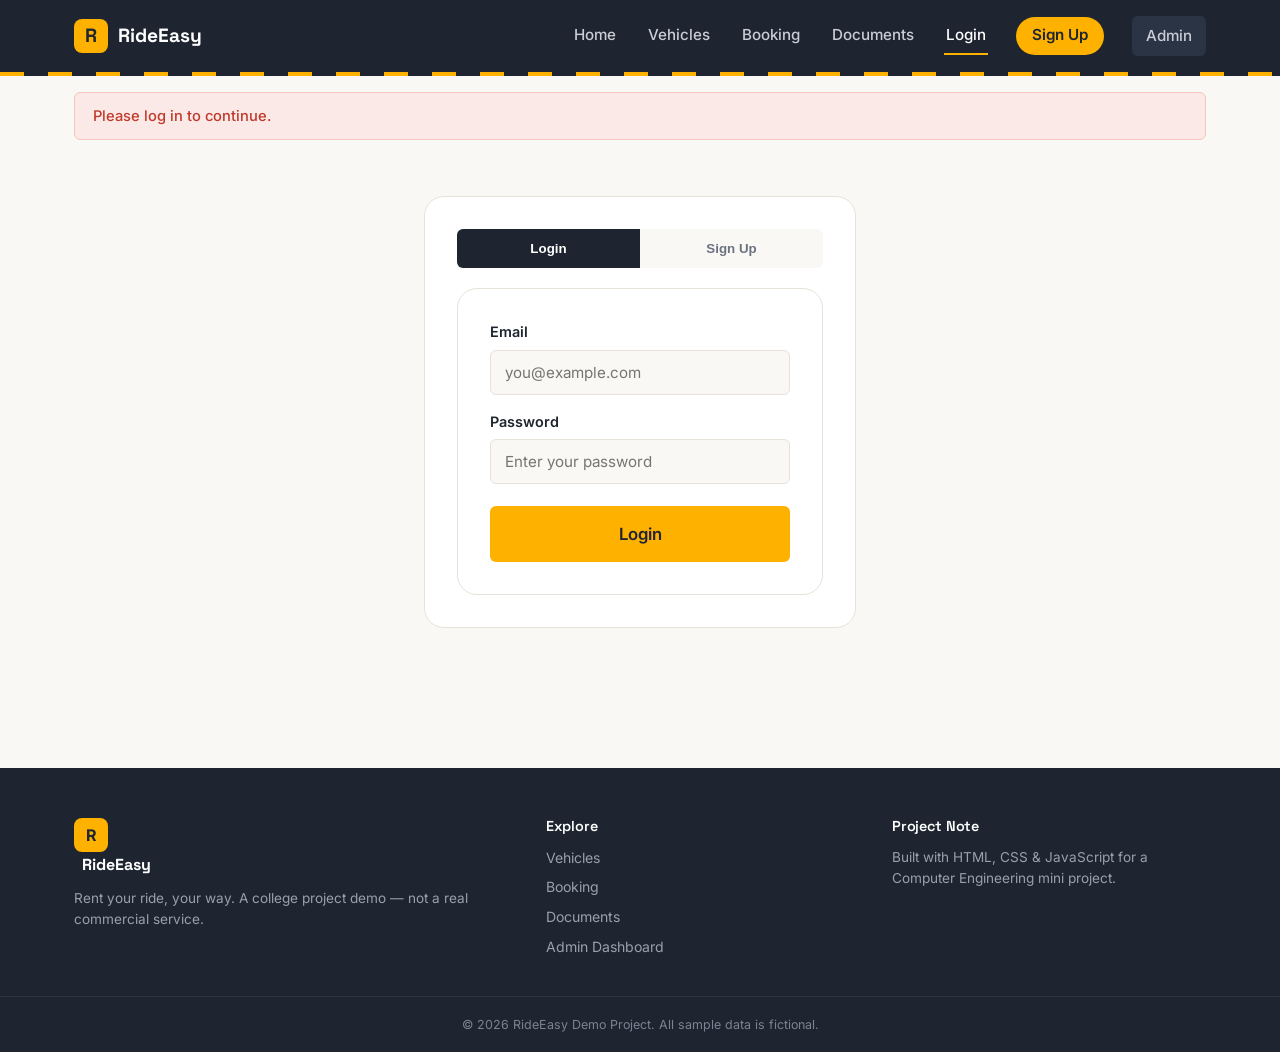
==== admin.html @ f215f916 "initial commit" ====
<!DOCTYPE html>
<html lang="en">
<head>
<meta charset="UTF-8">
<meta name="viewport" content="width=device-width, initial-scale=1.0">
<title>Admin Dashboard - RideEasy</title>
<link rel="preconnect" href="https://fonts.googleapis.com">
<link href="https://fonts.googleapis.com/css2?family=Space+Grotesk:wght@500;600;700&family=Inter:wght@400;500;600;700&display=swap" rel="stylesheet">
<link rel="stylesheet" href="css/style.css">
</head>
<body data-page="admin">
<main>

<section class="page-header">
  <p class="hero-eyebrow">Admin</p>
  <h1>Dashboard</h1>
  <p class="hero-desc">Overview of vehicles, bookings, and document verifications.</p>
</section>

<section class="stats-grid">
  <div class="stat-card"><span class="stat-icon">🚗</span><div><strong id="totalVehicles">0</strong><span>Total Vehicles</span></div></div>
  <div class="stat-card"><span class="stat-icon">📋</span><div><strong id="totalBookings">0</strong><span>Total Bookings</span></div></div>
  <div class="stat-card"><span class="stat-icon">📄</span><div><strong id="pendingDocs">0</strong><span>Pending Document Checks</span></div></div>
</section>

<section class="admin-section">
  <div class="section-head"><h2>Manage Vehicles</h2></div>
  <div class="table-wrap">
    <table class="data-table">
      <thead><tr><th>Icon</th><th>Name</th><th>Type</th><th>Price/Day</th><th>Status</th></tr></thead>
      <tbody id="vehicleRows"></tbody>
    </table>
  </div>
</section>

<section class="admin-section">
  <div class="section-head"><h2>Customer Bookings</h2></div>
  <div class="table-wrap">
    <table class="data-table">
      <thead><tr><th>ID</th><th>Customer</th><th>Vehicle</th><th>Dates</th><th>Cost</th><th>Status</th><th></th></tr></thead>
      <tbody id="bookingRows"></tbody>
    </table>
  </div>
</section>
</main>
<script src="js/main.js"></script>
</body>
</html>
---- css/style.css ----
/* =========================================================
   RideEasy — Design Tokens
   ========================================================= */
:root {
  --asphalt: #1E2530;
  --asphalt-light: #2B3444;
  --amber: #FFB100;
  --amber-dark: #E29B00;
  --teal: #1F7A8C;
  --teal-dark: #175f6d;
  --cream: #FAF8F4;
  --white: #FFFFFF;
  --text-dark: #22262B;
  --text-muted: #6B7280;
  --border-soft: #E7E3DA;
  --danger: #C0392B;
  --success: #1E8E5A;

  --font-display: "Space Grotesk", sans-serif;
  --font-body: "Inter", sans-serif;

  --radius-sm: 6px;
  --radius-md: 12px;
  --radius-lg: 20px;

  --shadow-card: 0 4px 16px rgba(30, 37, 48, 0.08);
}

* { box-sizing: border-box; }

html { scroll-behavior: smooth; }

body {
  margin: 0;
  font-family: var(--font-body);
  color: var(--text-dark);
  background: var(--cream);
  line-height: 1.55;
}

h1, h2, h3, h4 {
  font-family: var(--font-display);
  font-weight: 600;
  line-height: 1.15;
  margin: 0 0 0.5em;
  letter-spacing: -0.01em;
}

p { margin: 0 0 1em; color: var(--text-muted); }

a { color: inherit; text-decoration: none; }

img { max-width: 100%; display: block; }

:focus-visible {
  outline: 3px solid var(--teal);
  outline-offset: 2px;
}

.hidden { display: none !important; }

/* =========================================================
   Buttons
   ========================================================= */
.btn {
  display: inline-flex;
  align-items: center;
  justify-content: center;
  gap: 8px;
  padding: 13px 26px;
  border-radius: var(--radius-sm);
  font-family: var(--font-body);
  font-weight: 600;
  font-size: 0.95rem;
  border: 2px solid transparent;
  cursor: pointer;
  transition: transform 0.15s ease, box-shadow 0.15s ease, background 0.15s ease;
}
.btn:hover { transform: translateY(-2px); }

.btn-primary { background: var(--amber); color: var(--asphalt); }
.btn-primary:hover { background: var(--amber-dark); box-shadow: 0 6px 16px rgba(255,177,0,0.35); }

.btn-outline { background: transparent; border-color: var(--asphalt); color: var(--asphalt); }
.btn-outline:hover { background: var(--asphalt); color: var(--white); }

.btn-large { padding: 16px 34px; font-size: 1.05rem; }
.btn-small { padding: 9px 16px; font-size: 0.85rem; }

.btn-disabled {
  background: #E5E2DA; color: #9C9689; border-color: transparent;
  cursor: not-allowed;
}
.btn-disabled:hover { transform: none; }

/* =========================================================
   Header / Nav
   ========================================================= */
.site-header {
  background: var(--asphalt);
  position: sticky;
  top: 0;
  z-index: 100;
}

.nav-wrap {
  max-width: 1180px;
  margin: 0 auto;
  padding: 16px 24px;
  display: flex;
  align-items: center;
  justify-content: space-between;
}

.logo {
  display: flex;
  align-items: center;
  gap: 10px;
  font-family: var(--font-display);
  font-weight: 700;
  font-size: 1.2rem;
  color: var(--white);
}

.logo-mark {
  width: 34px; height: 34px;
  background: var(--amber);
  color: var(--asphalt);
  border-radius: 8px;
  display: flex; align-items: center; justify-content: center;
  font-weight: 700;
}

.main-nav { display: flex; align-items: center; gap: 28px; }

.main-nav a {
  color: #C9CDD6;
  font-weight: 500;
  font-size: 0.95rem;
  padding: 6px 2px;
  border-bottom: 2px solid transparent;
  transition: color 0.15s ease, border-color 0.15s ease;
}

.main-nav a:hover,
.main-nav a.active { color: var(--white); border-color: var(--amber); }

.main-nav a.nav-admin {
  background: var(--asphalt-light);
  padding: 8px 14px;
  border-radius: var(--radius-sm);
  border-bottom: none;
}
.main-nav a.nav-admin:hover,
.main-nav a.nav-admin.active { background: var(--amber); color: var(--asphalt); }

.road-line {
  height: 4px;
  background: repeating-linear-gradient(90deg, var(--amber) 0 24px, transparent 24px 48px);
}

.nav-toggle {
  display: none;
  flex-direction: column;
  gap: 5px;
  background: none;
  border: none;
  cursor: pointer;
  padding: 6px;
}
.nav-toggle span { width: 24px; height: 2px; background: var(--white); }

/* =========================================================
   Flash messages
   ========================================================= */
.flash-wrap {
  max-width: 1180px;
  margin: 16px auto 0;
  padding: 0 24px;
  display: flex;
  flex-direction: column;
  gap: 8px;
}
.flash {
  padding: 12px 18px;
  border-radius: var(--radius-sm);
  font-size: 0.92rem;
  font-weight: 500;
}
.flash-error { background: #FBE9E7; color: var(--danger); border: 1px solid #F3C6BF; }
.flash-success { background: #E4F5EC; color: var(--success); border: 1px solid #BEE7D1; }

/* =========================================================
   Hero
   ========================================================= */
.hero {
  max-width: 1180px;
  margin: 0 auto;
  padding: 72px 24px 56px;
  display: grid;
  grid-template-columns: 1.1fr 0.9fr;
  gap: 40px;
  align-items: center;
}

.hero-eyebrow {
  color: var(--teal);
  font-weight: 600;
  font-size: 0.9rem;
  margin-bottom: 10px;
}

.hero h1 {
  font-size: clamp(2.4rem, 4.5vw, 3.4rem);
  color: var(--asphalt);
}

.hero-desc { font-size: 1.05rem; max-width: 46ch; }

.hero-actions { display: flex; gap: 14px; margin: 26px 0 34px; flex-wrap: wrap; }

.hero-stats { display: flex; gap: 34px; }
.hero-stats div { display: flex; flex-direction: column; }
.hero-stats strong { font-family: var(--font-display); font-size: 1.4rem; color: var(--asphalt); }
.hero-stats span { color: var(--text-muted); font-size: 0.85rem; }

.hero-visual {
  position: relative;
  height: 360px;
}

.hero-lane {
  position: absolute;
  inset: 0;
  background: var(--asphalt);
  border-radius: var(--radius-lg);
}
.hero-lane::before {
  content: "";
  position: absolute;
  left: 50%; top: 0; bottom: 0;
  width: 6px;
  transform: translateX(-50%);
  background: repeating-linear-gradient(180deg, var(--amber) 0 26px, transparent 26px 52px);
}

.hero-card {
  position: absolute;
  background: var(--white);
  border-radius: var(--radius-md);
  padding: 18px 22px;
  box-shadow: var(--shadow-card);
  font-size: 2.2rem;
  display: flex;
  flex-direction: column;
  align-items: center;
  gap: 6px;
  z-index: 2;
}
.hero-card span { font-family: var(--font-body); font-size: 0.8rem; font-weight: 600; color: var(--text-dark); }

.card-1 { top: 12%; left: 4%; transform: rotate(-6deg); }
.card-2 { top: 40%; right: 2%; transform: rotate(5deg); }
.card-3 { bottom: 8%; left: 18%; transform: rotate(-3deg); }

/* =========================================================
   Dashed divider (road-marking motif)
   ========================================================= */
.dashed-divider {
  max-width: 1180px;
  margin: 0 auto;
  padding: 0 24px;
}
.dashed-divider::before {
  content: "";
  display: block;
  height: 0;
  border-top: 3px dashed var(--border-soft);
}

/* =========================================================
   How it works
   ========================================================= */
.how-it-works {
  max-width: 1180px;
  margin: 0 auto;
  padding: 56px 24px;
  text-align: center;
}
.how-it-works h2 { font-size: 2rem; color: var(--asphalt); margin-bottom: 36px; }

.steps-grid {
  display: grid;
  grid-template-columns: repeat(4, 1fr);
  gap: 24px;
}
.step { text-align: left; }
.step-icon { font-size: 1.8rem; margin-bottom: 10px; }
.step h3 { font-size: 1.05rem; color: var(--asphalt); }
.step p { font-size: 0.9rem; margin: 0; }

/* =========================================================
   Section head / see-all
   ========================================================= */
.section-head {
  display: flex;
  align-items: baseline;
  justify-content: space-between;
  max-width: 1180px;
  margin: 0 auto;
  padding: 0 24px 20px;
}
.section-head h2 { color: var(--asphalt); font-size: 1.7rem; }
.see-all { color: var(--teal); font-weight: 600; font-size: 0.92rem; }
.see-all:hover { text-decoration: underline; }

/* =========================================================
   Vehicle cards / grid
   ========================================================= */
.featured-vehicles { padding-bottom: 20px; }

.vehicle-grid {
  max-width: 1180px;
  margin: 0 auto;
  padding: 0 24px 60px;
  display: grid;
  grid-template-columns: repeat(auto-fit, minmax(250px, 1fr));
  gap: 22px;
}

.vehicle-card {
  background: var(--white);
  border: 1px solid var(--border-soft);
  border-radius: var(--radius-md);
  overflow: hidden;
  display: flex;
  flex-direction: column;
  transition: box-shadow 0.15s ease, transform 0.15s ease;
}
.vehicle-card:hover { box-shadow: var(--shadow-card); transform: translateY(-3px); }

.vehicle-image {
  background: linear-gradient(135deg, var(--asphalt) 0%, var(--asphalt-light) 100%);
  padding: 30px 0;
  display: flex;
  align-items: center;
  justify-content: center;
  font-size: 3.4rem;
  position: relative;
}

.badge {
  position: absolute;
  top: 12px; right: 12px;
  font-size: 0.72rem;
  font-weight: 700;
  padding: 4px 10px;
  border-radius: 999px;
}
.badge-available { background: #E4F5EC; color: var(--success); }
.badge-unavailable { background: #FBE9E7; color: var(--danger); }

.vehicle-info { padding: 18px 20px 22px; display: flex; flex-direction: column; gap: 6px; flex: 1; }
.vehicle-type { color: var(--teal); font-size: 0.78rem; font-weight: 700; text-transform: capitalize; }
.vehicle-info h3 { font-size: 1.1rem; color: var(--asphalt); margin-bottom: 2px; }
.vehicle-desc { font-size: 0.86rem; margin-bottom: 4px; }
.vehicle-price { font-family: var(--font-display); font-size: 1.25rem; color: var(--asphalt); font-weight: 700; margin: 4px 0 14px; }
.vehicle-price span { font-family: var(--font-body); font-size: 0.8rem; color: var(--text-muted); font-weight: 500; }

.vehicle-actions { display: flex; gap: 10px; margin-top: auto; }
.vehicle-actions .btn { flex: 1; }

/* =========================================================
   CTA banner
   ========================================================= */
.cta-banner {
  background: var(--asphalt);
  color: var(--white);
  text-align: center;
  padding: 64px 24px;
  margin-top: 20px;
}
.cta-banner h2 { color: var(--white); font-size: 2rem; }
.cta-banner p { color: #C9CDD6; margin-bottom: 26px; }

/* =========================================================
   Generic page header
   ========================================================= */
.page-header {
  max-width: 1180px;
  margin: 0 auto;
  padding: 56px 24px 24px;
}
.page-header h1 { font-size: 2.2rem; color: var(--asphalt); }
.page-header .hero-desc { max-width: 60ch; }

/* =========================================================
   Filter bar
   ========================================================= */
.filter-bar {
  max-width: 1180px;
  margin: 0 auto;
  padding: 0 24px 30px;
  display: flex;
  gap: 10px;
}
.filter-btn {
  background: var(--white);
  border: 1px solid var(--border-soft);
  padding: 9px 20px;
  border-radius: 999px;
  font-weight: 600;
  font-size: 0.88rem;
  cursor: pointer;
  transition: background 0.15s ease, color 0.15s ease, border-color 0.15s ease;
}
.filter-btn.active,
.filter-btn:hover { background: var(--asphalt); color: var(--white); border-color: var(--asphalt); }

/* =========================================================
   Modal (vehicle details)
   ========================================================= */
.modal-overlay {
  display: none;
  position: fixed;
  inset: 0;
  background: rgba(30, 37, 48, 0.55);
  align-items: center;
  justify-content: center;
  z-index: 200;
  padding: 24px;
}
.modal-overlay.open { display: flex; }

.modal-box {
  background: var(--white);
  border-radius: var(--radius-lg);
  padding: 34px;
  max-width: 420px;
  width: 100%;
  position: relative;
  text-align: center;
}
.modal-close {
  position: absolute; top: 14px; right: 16px;
  background: none; border: none; font-size: 1.4rem;
  cursor: pointer; color: var(--text-muted);
}
.modal-emoji { font-size: 3rem; margin-bottom: 10px; }
.modal-box h3 { color: var(--asphalt); font-size: 1.3rem; }

/* =========================================================
   Forms (booking / login)
   ========================================================= */
.form-section {
  max-width: 760px;
  margin: 0 auto;
  padding: 0 24px 70px;
}

.app-form {
  background: var(--white);
  border: 1px solid var(--border-soft);
  border-radius: var(--radius-lg);
  padding: 32px;
}

.form-grid {
  display: grid;
  grid-template-columns: 1fr 1fr;
  gap: 20px;
}

.form-group { display: flex; flex-direction: column; gap: 6px; }
.form-group label { font-weight: 600; font-size: 0.9rem; color: var(--asphalt); }

.form-group input,
.form-group select {
  padding: 12px 14px;
  border-radius: var(--radius-sm);
  border: 1.5px solid var(--border-soft);
  font-family: var(--font-body);
  font-size: 0.95rem;
  background: var(--cream);
  color: var(--text-dark);
}
.form-group input:focus,
.form-group select:focus { border-color: var(--teal); outline: none; background: var(--white); }

.field-hint { font-size: 0.78rem; color: var(--text-muted); min-height: 14px; }

.cost-estimate {
  display: flex;
  justify-content: space-between;
  background: var(--cream);
  border: 1.5px dashed var(--border-soft);
  border-radius: var(--radius-md);
  padding: 16px 20px;
  margin: 24px 0;
}
.cost-estimate div { display: flex; flex-direction: column; gap: 4px; }
.cost-estimate span { font-size: 0.8rem; color: var(--text-muted); }
.cost-estimate strong { font-family: var(--font-display); font-size: 1.2rem; color: var(--asphalt); }

.app-form .btn-large { width: 100%; margin-top: 6px; }

/* =========================================================
   Booking confirmation
   ========================================================= */
.confirmation-box {
  max-width: 640px;
  margin: 0 auto 20px;
  padding: 32px;
  background: #EEFBF3;
  border: 1.5px solid #BEE7D1;
  border-radius: var(--radius-lg);
  text-align: center;
}
.confirmation-icon { font-size: 2.4rem; margin-bottom: 6px; }
.confirmation-box h2 { color: var(--success); }
.confirmation-details {
  display: grid;
  grid-template-columns: 1fr 1fr;
  gap: 14px;
  text-align: left;
  background: var(--white);
  border-radius: var(--radius-md);
  padding: 20px;
  margin: 20px 0 26px;
}
.confirmation-details div { display: flex; flex-direction: column; gap: 2px; }
.confirmation-details span { font-size: 0.76rem; color: var(--text-muted); }
.confirmation-details strong { color: var(--asphalt); font-family: var(--font-display); }
.status-pending { color: var(--amber-dark) !important; }

/* =========================================================
   Documents page
   ========================================================= */
.demo-notice {
  max-width: 1180px;
  margin: 0 auto 30px;
  padding: 14px 20px;
  background: #FFF6E0;
  border: 1.5px solid #FFE2A0;
  border-radius: var(--radius-md);
  font-size: 0.9rem;
  color: #7A5B00;
}
.demo-notice.small { max-width: 100%; margin-bottom: 22px; font-size: 0.82rem; }

.documents-section {
  max-width: 1180px;
  margin: 0 auto;
  padding: 0 24px 70px;
  display: grid;
  grid-template-columns: repeat(auto-fit, minmax(320px, 1fr));
  gap: 24px;
}

.doc-card {
  background: var(--white);
  border: 1px solid var(--border-soft);
  border-radius: var(--radius-lg);
  padding: 26px;
}
.doc-card-head { display: flex; gap: 14px; margin-bottom: 20px; }
.doc-icon { font-size: 2rem; }
.doc-card-head h3 { font-size: 1.05rem; color: var(--asphalt); margin-bottom: 2px; }
.doc-card-head p { font-size: 0.82rem; margin: 0; }

.upload-btn {
  display: inline-block;
  background: var(--asphalt);
  color: var(--white);
  padding: 11px 22px;
  border-radius: var(--radius-sm);
  font-weight: 600;
  font-size: 0.88rem;
  cursor: pointer;
  transition: background 0.15s ease;
}
.upload-btn:hover { background: var(--asphalt-light); }

.file-name { font-size: 0.85rem; margin: 12px 0 4px; color: var(--text-dark); }
.upload-error { font-size: 0.8rem; color: var(--danger); min-height: 16px; margin: 0 0 10px; }

.status-tag {
  display: inline-block;
  padding: 5px 14px;
  border-radius: 999px;
  font-size: 0.78rem;
  font-weight: 700;
}
.status-pending { background: #FFF6E0; color: var(--amber-dark); }
.status-confirmed { background: #E4F5EC; color: var(--success); }
.status-completed { background: #E1EEF6; color: var(--teal-dark); }
.status-unavailable { background: #FBE9E7; color: var(--danger); }

/* =========================================================
   Auth page
   ========================================================= */
.auth-section {
  max-width: 480px;
  margin: 0 auto;
  padding: 56px 24px 80px;
}
.auth-box {
  background: var(--white);
  border: 1px solid var(--border-soft);
  border-radius: var(--radius-lg);
  padding: 32px;
}
.auth-tabs { display: flex; border-radius: var(--radius-sm); overflow: hidden; margin-bottom: 20px; background: var(--cream); }
.auth-tab {
  flex: 1; padding: 12px; border: none; background: transparent;
  font-weight: 600; cursor: pointer; color: var(--text-muted);
}
.auth-tab.active { background: var(--asphalt); color: var(--white); }
.auth-form .form-group { margin-bottom: 16px; }

/* =========================================================
   Admin dashboard
   ========================================================= */
.stats-grid {
  max-width: 1180px;
  margin: 0 auto;
  padding: 0 24px 20px;
  display: grid;
  grid-template-columns: repeat(auto-fit, minmax(220px, 1fr));
  gap: 20px;
}
.stat-card {
  background: var(--white);
  border: 1px solid var(--border-soft);
  border-radius: var(--radius-md);
  padding: 22px;
  display: flex;
  align-items: center;
  gap: 16px;
}
.stat-icon { font-size: 1.8rem; }
.stat-card strong { display: block; font-family: var(--font-display); font-size: 1.5rem; color: var(--asphalt); }
.stat-card span { font-size: 0.82rem; color: var(--text-muted); }

.admin-section {
  max-width: 1180px;
  margin: 0 auto;
  padding: 30px 24px;
}

.table-wrap {
  overflow-x: auto;
  background: var(--white);
  border: 1px solid var(--border-soft);
  border-radius: var(--radius-md);
}
.data-table { width: 100%; border-collapse: collapse; font-size: 0.9rem; }
.data-table th {
  text-align: left;
  padding: 14px 18px;
  background: var(--cream);
  color: var(--asphalt);
  font-family: var(--font-display);
  font-size: 0.82rem;
}
.data-table td { padding: 14px 18px; border-top: 1px solid var(--border-soft); }
.empty-row { text-align: center; color: var(--text-muted); padding: 30px !important; }

/* =========================================================
   Footer
   ========================================================= */
.site-footer { background: var(--asphalt); color: #C9CDD6; margin-top: 60px; }
.footer-wrap {
  max-width: 1180px;
  margin: 0 auto;
  padding: 50px 24px 30px;
  display: grid;
  grid-template-columns: 1.4fr 1fr 1fr;
  gap: 32px;
}
.footer-brand .logo-text { color: var(--white); font-family: var(--font-display); font-weight: 700; margin-left: 8px; }
.footer-brand p { color: #99A0AD; font-size: 0.85rem; margin-top: 10px; }
.footer-links h4, .footer-note h4 { color: var(--white); font-size: 0.9rem; margin-bottom: 12px; }
.footer-links a { display: block; color: #99A0AD; font-size: 0.88rem; margin-bottom: 8px; }
.footer-links a:hover { color: var(--amber); }
.footer-note p { color: #99A0AD; font-size: 0.85rem; }
.footer-bottom {
  border-top: 1px solid var(--asphalt-light);
  text-align: center;
  padding: 18px;
  font-size: 0.78rem;
  color: #7C8291;
}

/* =========================================================
   Responsive
   ========================================================= */
@media (max-width: 900px) {
  .hero { grid-template-columns: 1fr; padding-top: 40px; }
  .hero-visual { height: 260px; }
  .steps-grid { grid-template-columns: repeat(2, 1fr); }
  .footer-wrap { grid-template-columns: 1fr 1fr; }
}

@media (max-width: 720px) {
  .nav-toggle { display: flex; }
  .main-nav {
    position: absolute;
    top: 100%; left: 0; right: 0;
    background: var(--asphalt);
    flex-direction: column;
    align-items: flex-start;
    gap: 4px;
    padding: 10px 24px 20px;
    display: none;
  }
  .main-nav.open { display: flex; }
  .main-nav a { width: 100%; padding: 10px 0; }

  .form-grid { grid-template-columns: 1fr; }
  .confirmation-details { grid-template-columns: 1fr; }
  .steps-grid { grid-template-columns: 1fr; }
  .footer-wrap { grid-template-columns: 1fr; }
  .hero-stats { flex-wrap: wrap; gap: 20px; }
}

/* Auth nav */
.nav-user { font-weight: 600; opacity: .8; padding: 0 .5rem; }
.main-nav .nav-signup { background: var(--amber); color: var(--asphalt) !important; font-weight: 600; border-radius: 999px; padding: .4rem 1rem; }


/* Payment interface */
.payment-panel { margin: 28px 0 20px; padding: 24px; border: 1px solid var(--border-soft); border-radius: var(--radius-lg); background: #fff; }
.payment-heading { display:flex; align-items:center; justify-content:space-between; gap:14px; }
.payment-heading h2 { margin: 0; font-family: var(--font-display); color: var(--asphalt); font-size: 1.35rem; }
.payment-heading .hero-eyebrow { margin: 0 0 5px; }
.payment-lock { color: var(--teal); font-size: .78rem; font-weight: 700; white-space: nowrap; }
.payment-subtitle { color: var(--text-muted); font-size: .9rem; margin: 12px 0 18px; }
.payment-methods { display:grid; gap:10px; }
.payment-option { display:flex; align-items:center; gap:12px; border:1.5px solid var(--border-soft); border-radius: var(--radius-md); padding:14px; cursor:pointer; transition:border-color .2s, background .2s; }
.payment-option.selected { border-color: var(--teal); background:#f0fbf8; }
.payment-option input { accent-color: var(--teal); }
.payment-icon { display:grid; place-items:center; width:38px; height:38px; flex-shrink:0; border-radius:10px; background:var(--cream); color:var(--asphalt); font-size:1.2rem; font-weight:700; }
.payment-option strong,.payment-option small { display:block; }
.payment-option strong { color:var(--asphalt); font-size:.92rem; }
.payment-option small { color:var(--text-muted); margin-top:3px; font-size:.78rem; }
.payment-detail { margin-top:16px; padding:15px; border-radius:var(--radius-md); background:var(--cream); }
.payment-detail label { display:block; font-weight:600; font-size:.88rem; margin-bottom:7px; }
.payment-detail label span,.payment-detail small { color:var(--text-muted); font-size:.78rem; }
.payment-detail input { width:100%; padding:12px; border:1px solid var(--border-soft); border-radius:var(--radius-sm); background:#fff; font:inherit; }
.payment-detail > small { display:block; margin-top:8px; }
.card-preview { display:flex; flex-direction:column; gap:18px; padding:18px; border-radius:12px; background:#202936; color:white; margin-bottom:12px; }
.card-preview span { font-size:.75rem; letter-spacing:.12em; }
.card-preview strong { letter-spacing:.08em; }
.card-preview small { color:#d5d9e0; }
.payment-total { display:flex; justify-content:space-between; align-items:center; padding:18px 0 8px; margin-top:12px; border-top:1px solid var(--border-soft); }
.payment-total span { color:var(--text-muted); font-size:.9rem; }
.payment-total strong { font-family:var(--font-display); color:var(--asphalt); font-size:1.35rem; }
.payment-disclaimer { color:var(--text-muted); font-size:.78rem; line-height:1.5; margin:10px 0 16px; }
@media (max-width:520px) { .payment-panel { padding:17px; } .payment-heading { align-items:flex-start; flex-direction:column; } }


/* UPI app launch buttons */
.upi-apps { display:grid; grid-template-columns:repeat(2,minmax(0,1fr)); gap:10px; margin-top:14px; }
.upi-app-btn { display:flex; align-items:center; justify-content:flex-start; gap:10px; padding:11px 12px; border:1px solid var(--border-soft); border-radius:var(--radius-md); background:#fff; color:var(--asphalt); font:inherit; font-size:.88rem; font-weight:650; cursor:pointer; transition:border-color .2s, transform .2s, background .2s; }
.upi-app-btn:hover { border-color:var(--teal); background:#f0fbf8; transform:translateY(-1px); }
.upi-app-mark { display:grid; place-items:center; width:32px; height:32px; flex-shrink:0; border-radius:9px; font-weight:800; }
.gpay-mark { color:#4285f4; background:#eef4ff; }
.phonepe-mark { color:#5f259f; background:#f3eaff; }
.paytm-mark { color:#0879b9; background:#e9f7ff; }
.other-upi-mark { color:var(--teal); background:#e9f8f4; }
@media (max-width:420px) { .upi-apps { grid-template-columns:1fr; } }


/* UPI ID row + QR (QR for PC users, app buttons for phones) */
.upi-id-row { display:flex; align-items:center; justify-content:space-between; gap:10px; padding:12px; border:1px solid var(--border-soft); border-radius:var(--radius-sm); background:#fff; }
.upi-id-row strong { color:var(--asphalt); word-break:break-all; }
.upi-copy-btn { border:1px solid var(--teal); background:#fff; color:var(--teal); border-radius:8px; padding:6px 12px; font:inherit; font-size:.82rem; font-weight:700; cursor:pointer; }
.upi-copy-btn:hover { background:#f0fbf8; }
.upi-qr-box { display:block; margin-top:16px; text-align:center; }
.upi-qr-canvas { width:210px; height:210px; margin:0 auto; padding:6px; background:#fff; border:1px solid var(--border-soft); border-radius:var(--radius-md); }
.upi-qr-canvas svg { width:100%; height:100%; display:block; }
.upi-qr-box p { margin:10px auto 0; max-width:320px; font-size:.82rem; color:var(--text-muted); }

/* Real vehicle photos + UPI input */
.vehicle-image { padding:0; height:190px; overflow:hidden; }
.vehicle-photo { width:100%; height:100%; object-fit:cover; display:block; }
.vehicle-image .vehicle-emoji { font-size:3.4rem; }
.modal-emoji .vehicle-photo { width:100%; max-height:240px; border-radius:var(--radius-md); }
.vehicle-thumb { width:64px; height:42px; object-fit:cover; border-radius:6px; display:block; }
.upi-id-input { flex:1; min-width:0; border:0; outline:0; font:inherit; font-weight:600; color:var(--asphalt); background:transparent; }
.upi-id-error { display:block; color:#c0392b; min-height:1em; margin-top:4px; }
.upi-qr-canvas.hidden { display:none; }

/* Google Maps pickup preview */
.map-actions { display:flex; flex-wrap:wrap; align-items:center; gap:10px 16px; margin-top:10px; }
.map-link { color:var(--teal); font-size:.85rem; font-weight:700; }
.map-link:hover { text-decoration:underline; }
.map-box { margin-top:12px; border:1px solid var(--border-soft); border-radius:var(--radius-md); overflow:hidden; }
.map-box iframe { width:100%; height:260px; border:0; display:block; }
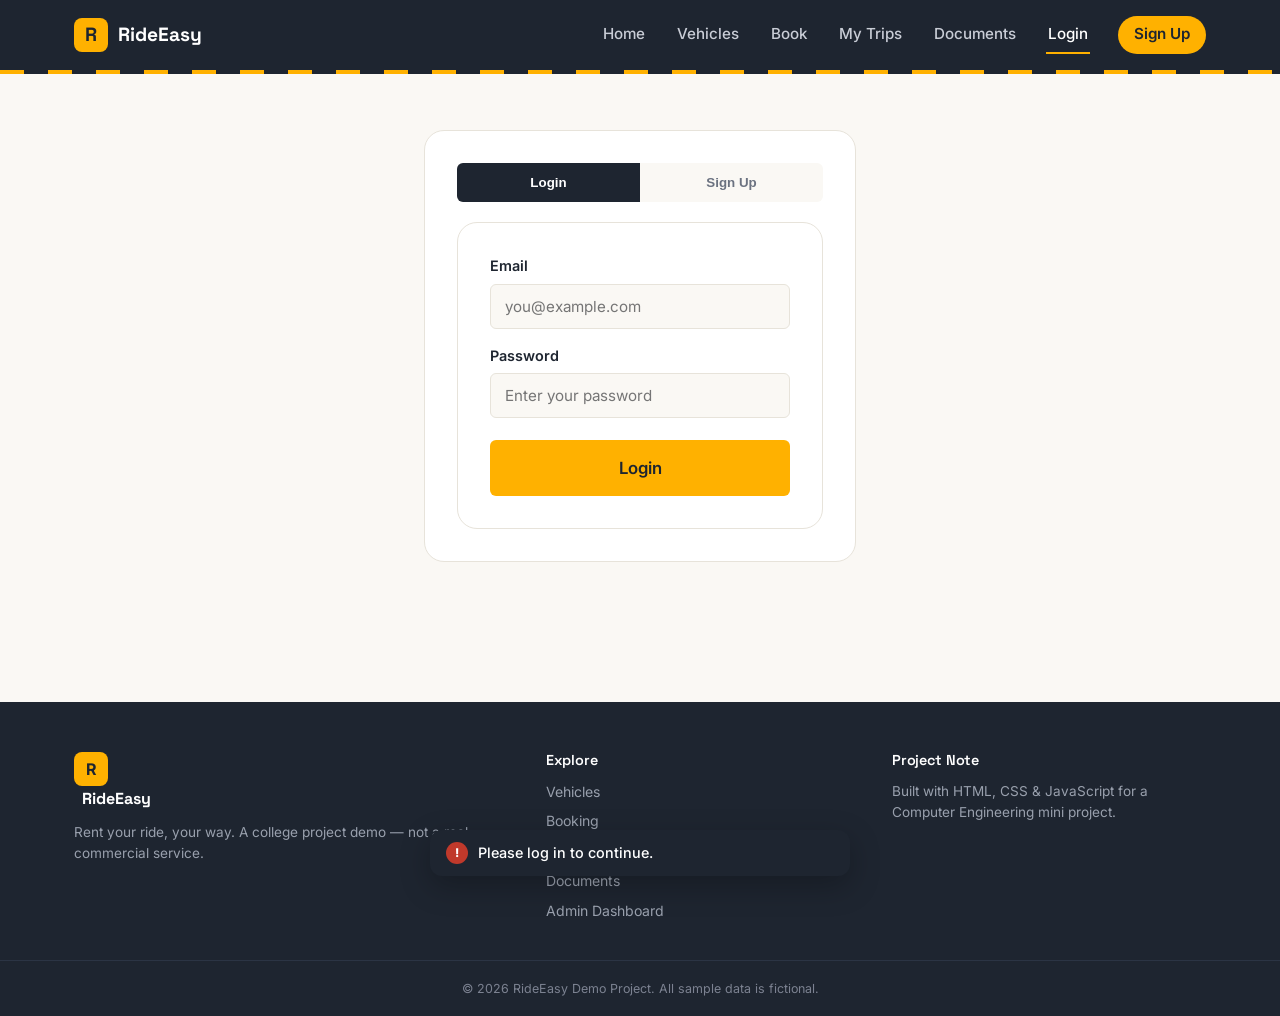
==== commit 912f70b9: "updated" ====
--- a/admin.html
+++ b/admin.html
@@ -2,7 +2,17 @@
 <html lang="en">
 <head>
 <meta charset="UTF-8">
-<meta name="viewport" content="width=device-width, initial-scale=1.0">
+<meta name="viewport" content="width=device-width, initial-scale=1.0, viewport-fit=cover">
+<meta name="theme-color" content="#1E2530">
+<meta name="description" content="RideEasy – rent bikes and cars in minutes.">
+<meta name="mobile-web-app-capable" content="yes">
+<meta name="apple-mobile-web-app-capable" content="yes">
+<meta name="apple-mobile-web-app-status-bar-style" content="black-translucent">
+<meta name="apple-mobile-web-app-title" content="RideEasy">
+<link rel="manifest" href="manifest.webmanifest">
+<link rel="icon" href="icons/icon.svg" type="image/svg+xml">
+<link rel="apple-touch-icon" href="icons/icon-192.png">
+
 <title>Admin Dashboard - RideEasy</title>
 <link rel="preconnect" href="https://fonts.googleapis.com">
 <link href="https://fonts.googleapis.com/css2?family=Space+Grotesk:wght@500;600;700&family=Inter:wght@400;500;600;700&display=swap" rel="stylesheet">
--- a/css/style.css
+++ b/css/style.css
@@ -798,3 +798,196 @@
 .map-link:hover { text-decoration:underline; }
 .map-box { margin-top:12px; border:1px solid var(--border-soft); border-radius:var(--radius-md); overflow:hidden; }
 .map-box iframe { width:100%; height:260px; border:0; display:block; }
+
+/* =========================================================
+   APP LAYER — installable-app look & feel
+   ========================================================= */
+:root { --tab-h: 64px; --safe-b: env(safe-area-inset-bottom, 0px); --safe-t: env(safe-area-inset-top, 0px); }
+body { -webkit-tap-highlight-color: transparent; -webkit-text-size-adjust: 100%; }
+button, a, input, select { touch-action: manipulation; }
+input, select, textarea { font-size: 16px; } /* stops iOS zoom on focus */
+
+.skip-link { position: absolute; left: -999px; top: 8px; background: var(--amber); color: var(--asphalt); padding: 8px 14px; border-radius: 8px; z-index: 999; font-weight: 700; }
+.skip-link:focus { left: 8px; }
+.offline-bar { background: #3b2f00; color: #ffd96b; text-align: center; font-size: .82rem; font-weight: 600; padding: 6px 12px; }
+
+/* Header */
+.site-header { padding-top: var(--safe-t); }
+.nav-toggle { display: none !important; }
+.header-avatar { display: none; width: 36px; height: 36px; border-radius: 50%; background: var(--amber); color: var(--asphalt); font-weight: 700; align-items: center; justify-content: center; }
+.nav-avatar { display: inline-grid; place-items: center; width: 26px; height: 26px; border-radius: 50%; background: var(--amber); color: var(--asphalt); font-size: .8rem; font-weight: 700; margin-right: 8px; }
+.main-nav a.nav-user { display: inline-flex; align-items: center; opacity: 1; padding: 4px 12px 4px 4px; background: var(--asphalt-light); border-radius: 999px; border-bottom: none; color: #fff; }
+
+/* Bottom tab bar (phones/tablets) */
+.tab-bar { display: none; }
+@media (max-width: 820px) {
+  .main-nav { display: none !important; }
+  .header-avatar { display: inline-flex; }
+  .nav-wrap { padding: 12px 16px; }
+  .site-footer { display: none; }
+  body { padding-bottom: calc(var(--tab-h) + var(--safe-b)); }
+  .tab-bar { position: fixed; left: 0; right: 0; bottom: 0; z-index: 150; display: grid; grid-template-columns: repeat(5, 1fr); height: calc(var(--tab-h) + var(--safe-b)); padding-bottom: var(--safe-b); background: rgba(255,255,255,.96); backdrop-filter: blur(12px); border-top: 1px solid var(--border-soft); }
+  .tab { display: flex; flex-direction: column; align-items: center; justify-content: center; gap: 3px; color: var(--text-muted); font-size: .68rem; font-weight: 600; position: relative; }
+  .tab svg { width: 24px; height: 24px; }
+  .tab.active { color: var(--teal-dark); }
+  .tab.active::before { content: ""; position: absolute; top: 0; width: 28px; height: 3px; border-radius: 0 0 3px 3px; background: var(--amber); }
+  .page-header { padding: 28px 16px 16px; }
+  .page-header h1 { font-size: 1.7rem; }
+  .vehicle-grid, .filter-bar, .section-head, .search-bar, .result-count { padding-left: 16px !important; padding-right: 16px !important; }
+  .filter-bar { overflow-x: auto; flex-wrap: nowrap; scrollbar-width: none; padding-bottom: 16px; }
+  .filter-bar::-webkit-scrollbar { display: none; }
+  .filter-btn { white-space: nowrap; }
+  .vehicle-grid { grid-template-columns: 1fr 1fr; gap: 12px; padding-bottom: 32px; }
+  .vehicle-image { height: 120px; }
+  .vehicle-info { padding: 12px; }
+  .vehicle-actions { flex-direction: column; gap: 8px; }
+  .vehicle-desc { display: none; }
+  .how-it-works, .hero { padding-left: 16px; padding-right: 16px; }
+}
+@media (max-width: 460px) { .vehicle-grid { grid-template-columns: 1fr; } .vehicle-image { height: 180px; } .vehicle-actions { flex-direction: row; } }
+
+/* Toasts */
+.toast-wrap { position: fixed; left: 50%; transform: translateX(-50%); bottom: calc(var(--tab-h) + var(--safe-b) + 14px); z-index: 400; display: flex; flex-direction: column; gap: 8px; width: min(92vw, 420px); pointer-events: none; }
+@media (min-width: 821px) { .toast-wrap { bottom: 24px; } }
+.toast { display: flex; align-items: center; gap: 10px; background: var(--asphalt); color: #fff; padding: 12px 16px; border-radius: 12px; box-shadow: 0 10px 30px rgba(0,0,0,.25); font-size: .9rem; font-weight: 500; opacity: 0; transform: translateY(12px); transition: opacity .25s, transform .25s; }
+.toast.in { opacity: 1; transform: none; }
+.toast-ico { display: grid; place-items: center; width: 22px; height: 22px; border-radius: 50%; background: var(--success); font-size: .75rem; font-weight: 800; flex-shrink: 0; }
+.toast-error .toast-ico { background: var(--danger); }
+
+/* Buttons */
+.btn { min-height: 44px; }
+.btn-small { min-height: 38px; }
+.btn:active { transform: scale(.97); }
+.btn-danger { background: #fff; color: var(--danger); border-color: #f0c4be; }
+.btn-danger:hover { background: var(--danger); color: #fff; }
+
+/* Home: hero + quick booking + tiles */
+.hero { padding-top: 48px; }
+.hero-visual { height: 380px; }
+.hero-photo { position: absolute; border-radius: 18px; overflow: hidden; box-shadow: 0 14px 34px rgba(30,37,48,.28); border: 4px solid #fff; background: var(--asphalt); }
+.hero-photo img { width: 100%; height: 100%; object-fit: cover; }
+.hero-photo .vehicle-emoji { display: grid; place-items: center; height: 100%; font-size: 3rem; }
+.hero-photo span { position: absolute; left: 8px; bottom: 8px; background: rgba(30,37,48,.82); color: #fff; font-size: .72rem; font-weight: 600; padding: 4px 10px; border-radius: 999px; }
+.hp-1 { width: 62%; height: 52%; top: 0; right: 0; transform: rotate(3deg); }
+.hp-2 { width: 58%; height: 46%; top: 36%; left: 0; transform: rotate(-4deg); z-index: 2; }
+.hp-3 { width: 46%; height: 36%; bottom: 0; right: 6%; transform: rotate(2deg); z-index: 3; }
+.hero-visual::before { content: ""; position: absolute; inset: 6% 8%; background: var(--amber); border-radius: 36px; opacity: .22; transform: rotate(-3deg); }
+@media (max-width: 900px) { .hero-visual { height: 300px; } }
+.quick-book { display: flex; gap: 10px; margin: 24px 0 28px; background: #fff; border: 1px solid var(--border-soft); padding: 8px; border-radius: 16px; box-shadow: var(--shadow-card); max-width: 520px; }
+.quick-field { flex: 1; display: flex; align-items: center; gap: 8px; padding: 0 10px; min-width: 0; }
+.quick-field input { border: 0; outline: 0; width: 100%; font: inherit; background: transparent; color: var(--text-dark); }
+@media (max-width: 460px) { .quick-book { flex-direction: column; } .quick-field { min-height: 44px; } }
+.category-tiles { max-width: 1180px; margin: 0 auto; padding: 0 24px 40px; display: grid; grid-template-columns: repeat(3, 1fr); gap: 14px; }
+.cat-tile { display: flex; align-items: center; gap: 14px; background: #fff; border: 1px solid var(--border-soft); border-radius: var(--radius-md); padding: 16px; transition: transform .15s, box-shadow .15s; }
+.cat-tile:hover { transform: translateY(-2px); box-shadow: var(--shadow-card); }
+.cat-emoji { font-size: 1.8rem; width: 52px; height: 52px; display: grid; place-items: center; border-radius: 14px; background: var(--cream); }
+.cat-tile strong { display: block; color: var(--asphalt); font-family: var(--font-display); }
+.cat-tile small { color: var(--text-muted); }
+@media (max-width: 720px) { .category-tiles { grid-template-columns: 1fr; padding: 0 16px 28px; gap: 10px; } }
+
+/* Search + chips + cards */
+.search-bar { max-width: 1180px; margin: 0 auto; padding: 0 24px 14px; display: flex; gap: 10px; }
+.search-field { flex: 1; display: flex; align-items: center; gap: 10px; background: #fff; border: 1px solid var(--border-soft); border-radius: 12px; padding: 0 14px; min-height: 48px; }
+.search-field:focus-within { border-color: var(--teal); box-shadow: 0 0 0 3px rgba(31,122,140,.15); }
+.search-field input { border: 0; outline: 0; width: 100%; font: inherit; background: transparent; }
+.search-bar select { border: 1px solid var(--border-soft); border-radius: 12px; background: #fff; padding: 0 12px; min-height: 48px; font: inherit; font-size: .88rem; }
+@media (max-width: 520px) { .search-bar { flex-direction: column; } }
+.result-count { max-width: 1180px; margin: 0 auto; padding: 0 24px 12px; font-size: .85rem; }
+.spec-chips { display: flex; flex-wrap: wrap; gap: 6px; margin: 2px 0 6px; }
+.spec-chips span { background: var(--cream); border: 1px solid var(--border-soft); color: var(--text-dark); font-size: .72rem; font-weight: 600; padding: 3px 9px; border-radius: 999px; }
+.vehicle-image { position: relative; }
+.vehicle-image .badge { right: auto; left: 10px; }
+.fav-btn { position: absolute; top: 8px; right: 8px; width: 38px; height: 38px; border-radius: 50%; border: 0; background: rgba(255,255,255,.92); color: var(--text-muted); font-size: 1.15rem; cursor: pointer; display: grid; place-items: center; box-shadow: 0 2px 8px rgba(0,0,0,.18); transition: transform .15s; }
+.fav-btn:active { transform: scale(.85); }
+.fav-btn.on { color: #e0245e; }
+.vehicle-card:has(.btn-disabled) .vehicle-photo { filter: grayscale(.85); opacity: .8; }
+.empty-state { max-width: 420px; margin: 20px auto 60px; text-align: center; padding: 30px 20px; }
+.empty-icon { font-size: 2.6rem; margin-bottom: 8px; }
+.empty-state h3 { color: var(--asphalt); }
+
+/* Bottom sheet modal (centered on desktop) */
+.modal-box.sheet { text-align: left; padding: 0 0 20px; max-width: 460px; overflow: hidden; }
+.modal-box.sheet > :not(.modal-emoji):not(.modal-close) { margin-left: 22px; margin-right: 22px; }
+.modal-box.sheet .modal-emoji { margin: 0 0 14px; font-size: 3rem; }
+.modal-box.sheet .modal-emoji .vehicle-photo { height: 220px; border-radius: 0; }
+.modal-close { z-index: 2; width: 36px; height: 36px; border-radius: 50%; background: rgba(255,255,255,.92) !important; top: 10px; right: 10px; }
+.sheet-foot { display: flex; align-items: center; justify-content: space-between; gap: 12px; margin-top: 8px; }
+.sheet-foot .vehicle-price { margin: 0; }
+@media (max-width: 820px) {
+  .modal-overlay { align-items: flex-end; padding: 0; }
+  .modal-box.sheet { max-width: none; border-radius: 22px 22px 0 0; padding-bottom: calc(20px + var(--safe-b)); animation: sheetUp .28s ease-out; }
+}
+@keyframes sheetUp { from { transform: translateY(100%); } to { transform: none; } }
+
+/* Booking page */
+.selected-vehicle { max-width: 1180px; margin: 0 auto 16px; padding: 0 24px; display: flex; gap: 16px; align-items: center; }
+
+.selected-vehicle { background: transparent; }
+.sv-photo { width: 150px; height: 100px; border-radius: 14px; overflow: hidden; flex-shrink: 0; background: var(--asphalt); }
+.sv-photo img { width: 100%; height: 100%; object-fit: cover; }
+.sv-info { background: transparent !important; }
+.sv-info h3 { margin: 0 0 4px; color: var(--asphalt); }
+.sv-price { margin: 4px 0 0; color: var(--text-dark); }
+.sv-price span { color: var(--text-muted); font-size: .85rem; }
+@media (max-width: 820px) { .selected-vehicle { padding: 0 16px; } .sv-photo { width: 110px; height: 84px; } }
+@media (max-width: 820px) { .app-form { border-radius: 16px; } .form-section { padding-left: 16px; padding-right: 16px; } }
+.confirm-actions { display: flex; gap: 10px; justify-content: center; flex-wrap: wrap; margin-top: 12px; }
+
+/* Trips */
+.trip-list { max-width: 820px; margin: 0 auto; padding: 0 24px 40px; display: grid; gap: 14px; }
+.trip-card { display: flex; background: #fff; border: 1px solid var(--border-soft); border-radius: var(--radius-md); overflow: hidden; }
+.trip-photo { width: 190px; flex-shrink: 0; background: var(--asphalt); }
+.trip-photo img { width: 100%; height: 100%; object-fit: cover; }
+.trip-body { padding: 16px 18px; flex: 1; min-width: 0; }
+.trip-top { display: flex; justify-content: space-between; align-items: center; gap: 8px; }
+.trip-top h3 { margin: 0; color: var(--asphalt); font-size: 1.1rem; }
+.trip-body p { margin: 4px 0 0; font-size: .88rem; }
+.trip-dates { color: var(--text-dark) !important; font-weight: 600; }
+.trip-actions { display: flex; gap: 8px; flex-wrap: wrap; margin-top: 12px; }
+.status-cancelled { background: #FBE9E7; color: var(--danger); }
+#tripTabs .filter-btn[data-count]:not([data-count="0"])::after { content: attr(data-count); margin-left: 8px; background: var(--amber); color: var(--asphalt); border-radius: 999px; padding: 1px 7px; font-size: .72rem; }
+@media (max-width: 560px) { .trip-list { padding: 0 16px 28px; } .trip-card { flex-direction: column; } .trip-photo { width: 100%; height: 150px; } }
+
+/* Profile */
+.profile-wrap { max-width: 640px; margin: 0 auto; padding: 0 24px 40px; display: grid; gap: 16px; }
+.profile-card { background: var(--asphalt); color: #fff; border-radius: 20px; padding: 24px; display: grid; grid-template-columns: auto 1fr; gap: 16px 18px; align-items: center; }
+.avatar { width: 64px; height: 64px; border-radius: 50%; background: var(--amber); color: var(--asphalt); display: grid; place-items: center; font: 700 1.6rem var(--font-display); }
+.profile-head h2 { margin: 0; color: #fff; font-size: 1.3rem; }
+.profile-head p { margin: 2px 0 0; color: #C9CDD6; word-break: break-all; }
+.profile-stats { grid-column: 1 / -1; display: grid; grid-template-columns: repeat(3, 1fr); gap: 10px; }
+.profile-stats div { background: rgba(255,255,255,.08); border-radius: 12px; padding: 10px; text-align: center; }
+.profile-stats strong { display: block; font: 700 1.3rem var(--font-display); }
+.profile-stats span { font-size: .75rem; color: #C9CDD6; }
+.profile-form { margin: 0 !important; max-width: none !important; }
+.profile-form h3 { margin-bottom: 12px; }
+.menu-list { background: #fff; border: 1px solid var(--border-soft); border-radius: 16px; overflow: hidden; }
+.menu-item { display: flex; align-items: center; gap: 14px; width: 100%; padding: 14px 16px; background: none; border: 0; border-bottom: 1px solid var(--border-soft); font: inherit; text-align: left; cursor: pointer; min-height: 60px; color: var(--text-dark); }
+.menu-item:last-child { border-bottom: 0; }
+.menu-item:hover { background: var(--cream); }
+.menu-item > span { font-size: 1.3rem; width: 40px; height: 40px; border-radius: 12px; background: var(--cream); display: grid; place-items: center; }
+.menu-item div { flex: 1; }
+.menu-item strong { display: block; }
+.menu-item small { color: var(--text-muted); }
+.menu-item i { font-style: normal; color: var(--text-muted); font-size: 1.4rem; }
+.menu-danger strong { color: var(--danger); }
+.menu-item[hidden] { display: none; }
+@media (max-width: 820px) { .profile-wrap { padding: 0 16px 28px; } }
+
+/* Admin tables scroll on phones */
+.table-wrap { overflow-x: auto; -webkit-overflow-scrolling: touch; }
+
+@media (prefers-reduced-motion: reduce) { * { animation: none !important; transition: none !important; scroll-behavior: auto !important; } }
+
+/* Fixes: forms never overflow on phones */
+.form-grid { grid-template-columns: repeat(2, minmax(0, 1fr)); }
+@media (max-width: 720px) { .form-grid { grid-template-columns: minmax(0, 1fr); } }
+.form-group { min-width: 0; }
+.form-group input, .form-group select { width: 100%; min-width: 0; }
+.form-group input[type="date"] { min-height: 48px; }
+@media (max-width: 820px) { .app-form { padding: 20px; } .profile-form .form-group + .form-group { margin-top: 0; } }
+.profile-form { display: grid; gap: 14px; }
+.profile-form h3 { margin: 0; }
+.sv-photo, .trip-photo { display: grid; place-items: center; }
+.sv-photo .vehicle-emoji, .trip-photo .vehicle-emoji { font-size: 2.6rem; }
+.sv-photo .vehicle-photo, .trip-photo .vehicle-photo { height: 100%; }
+.modal-box.sheet .modal-emoji { text-align: center; }
